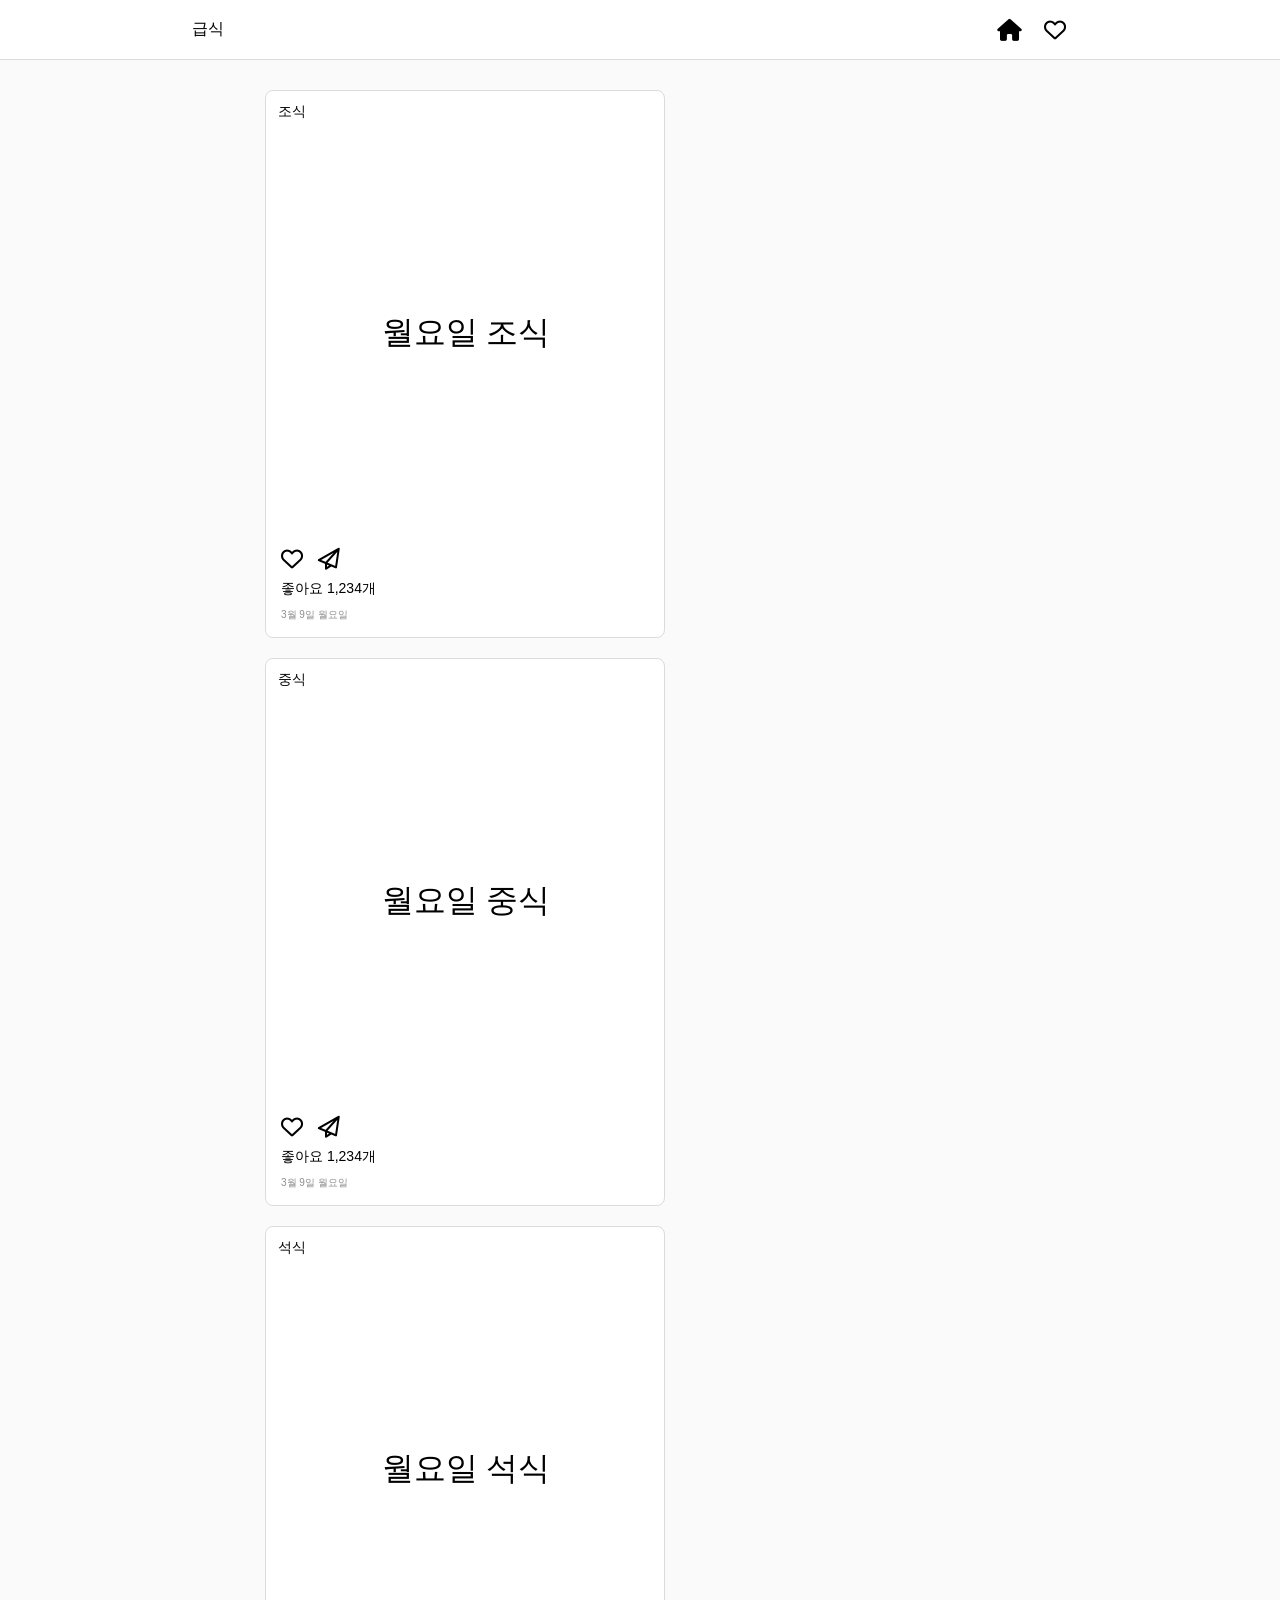
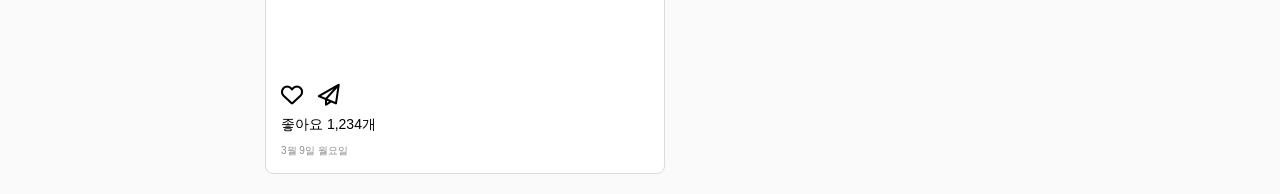
==== geupstagram.html @ 72f03a25 "Add files via upload" ====
<!DOCTYPE html>
<html lang="ko">
<head>
    <meta charset="UTF-8">
    <meta name="viewport" content="width=device-width, initial-scale=1.0">
    <title>Geupstagram</title>
    <link rel="stylesheet" href="instyle.css">
    <link rel="stylesheet" href="https://cdnjs.cloudflare.com/ajax/libs/font-awesome/6.0.0/css/all.min.css">
</head>
<script src="geupsik.js"></script>
<body>

    <nav class="navbar">
        <div class="nav-wrapper">
            급식
            <div class="nav-items">
                <i class="icon fa-solid fa-house"></i>
                <i class="icon fa-regular fa-heart"></i>
                <div class="icon user-profile"></div>
            </div>
        </div>
    </nav>

    <main class="main">
        <section class="container">
            <div class="left-col">
                <div class="post">
                    <div class="info">
                        <div class="user">
                            <p class="username">조식</p>
                        </div>
                    </div>
                    <div class="im" id="brim">월요일 조식</div>
                    <div class="post-content">
                        <div class="reaction-wrapper">
                            <i class="icon fa-regular fa-heart" onclick="likupb();"></i>
                            <i class="icon fa-regular fa-paper-plane"></i>
                        </div>
                        <p class="likes">좋아요 1,234개</p>
                        <p class="description"><span> </span> <span id="breakfast"></span></p>
                        <p class="post-time">3월 9일 월요일</p>
                    </div>
                </div>
                <div class="post">
                    <div class="info">
                        <div class="user">
                            <p class="username">중식</p>
                        </div>
                    </div>
                    <div class="im" id="lnim">월요일 중식</div>
                    <div class="post-content">
                        <div class="reaction-wrapper">
                            <i class="icon fa-regular fa-heart" onclick="likupl();"></i>
                            <i class="icon fa-regular fa-paper-plane"></i>
                        </div>
                        <p class="likes">좋아요 1,234개</p>
                        <p class="description"><span> </span> <span id="lunch"></span></p>
                        <p class="post-time">3월 9일 월요일</p>
                    </div>
                </div>
                <div class="post">
                    <div class="info">
                        <div class="user">
                            <p class="username">석식</p>
                        </div>
                    </div>
                    <div class="im" id="dnim">월요일 석식</div>
                    <div class="post-content">
                        <div class="reaction-wrapper">
                            <i class="icon fa-regular fa-heart" onclick="likupb();"></i>
                            <i class="icon fa-regular fa-paper-plane"></i>
                        </div>
                        <p class="likes">좋아요 1,234개</p>
                        <p class="description"><span> </span> <span id="dinner"></span></p>
                        <p class="post-time">3월 9일 월요일</p>
                    </div>
                </div>
            </div>

            
        </section>
    </main>

</body>
</html>
---- instyle.css ----
* {
    margin: 0;
    padding: 0;
    box-sizing: border-box;
}

body {
    background-color: #fafafa;
    font-family: -apple-system, BlinkMacSystemFont, "Segoe UI", Roboto, Helvetica, Arial, sans-serif;
}

/* 네비게이션 바 */
.navbar {
    position: fixed;
    top: 0;
    width: 100%;
    height: 60px;
    background: #fff;
    border-bottom: 1px solid #dbdbdb;
    display: flex;
    justify-content: center;
    z-index: 1000;
}

.nav-wrapper {
    width: 70%;
    max-width: 1000px;
    display: flex;
    justify-content: space-between;
    align-items: center;
}

.brand-img { height: 100%; margin-top: 10px; }

.search-box {
    width: 250px;
    height: 35px;
    background: #efefef;
    border: none;
    border-radius: 8px;
    padding: 0 15px;
}

.nav-items { display: flex; align-items: center; }
.icon { font-size: 22px; margin-left: 22px; cursor: pointer; }

/* 메인 레이아웃 */
.main {
    margin-top: 90px;
    display: flex;
    justify-content: center;
}

.container {
    width: 95%;
    max-width: 750px; /* 게시물 400px + 간격 30px + 사이드바 약 300px */
    display: grid;
    /* 왼쪽은 무조건 400px, 오른쪽은 남는 공간 다 쓰기 */
    grid-template-columns: 400px 1fr; 
    grid-gap: 30px;
    margin: 0 auto;
}

.left-col {
    width: 400px;
}

/* 피드 카드 */
.post {
    width: 100%; /* 이제 부모가 400px이므로 자동 400px이 됩니다 */
    background: #fff;
    border: 1px solid #dbdbdb;
    border-radius: 8px;
    margin-bottom: 20px;
}

.info {
    display: flex;
    justify-content: space-between;
    align-items: center;
    padding: 12px;
}

.user { display: flex; align-items: center; }
.profile-pic {
    width: 35px;
    height: 35px;
    border-radius: 50%;
    background: #ddd;
    margin-right: 10px;
}

.username { font-weight: 400; font-size: 14px; }
.post-image { width: 100%; object-fit: cover; }

.post-content { padding: 15px; }
.reaction-wrapper { display: flex; margin-bottom: 10px; }
.reaction-wrapper .icon { margin-left: 0; margin-right: 15px; }
.save { margin-left: auto; margin-right: 0 !important; }

.likes { font-weight: 400; font-size: 14px; margin-bottom: 8px; }
.description { font-size: 14px; line-height: 1.5; }
.description span { font-weight: 400; }
.post-time { color: #8e8e8e; font-size: 10px; margin-top: 10px; }

/* 사이드바 */
.right-col { padding: 10px; }
.profile-card { display: flex; align-items: center; margin-bottom: 20px; }
.profile-card .profile-pic { width: 56px; height: 56px; }
.sub-text { color: #8e8e8e; font-size: 12px; }
.action-btn { background: none; border: none; color: #0095f6; font-weight: 400; margin-left: auto; cursor: pointer; }
.suggestion-text { color: #8e8e8e; font-weight: 400; font-size: 14px; margin-bottom: 15px; }

/* 반응형 */
@media (max-width: 900px) {
    .right-col { display: none; }
    .container { grid-template-columns: 1fr; }
}
.im{
    width: 400px;
    aspect-ratio: 1 / 1;
    text-align: center;
    display: flex;
    align-items: center;
    justify-content: center;
    font-size: xx-large;

}
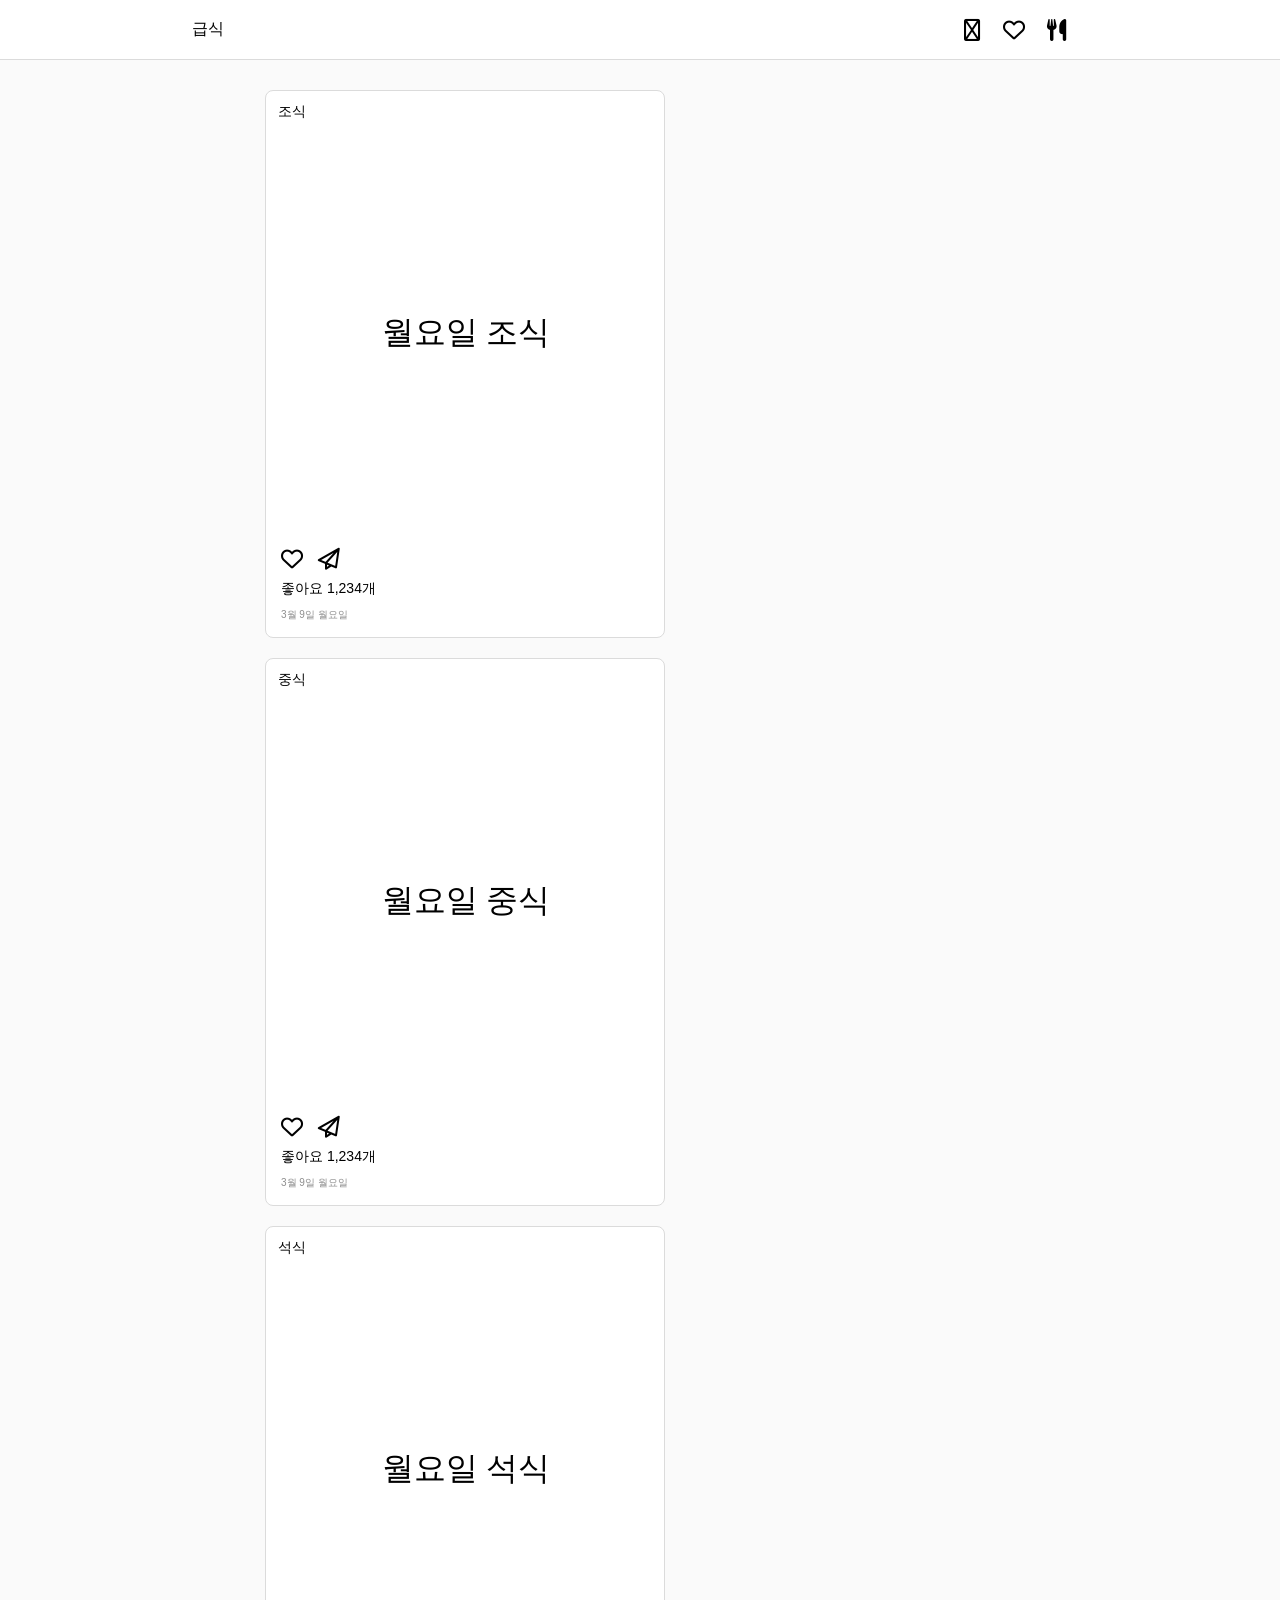
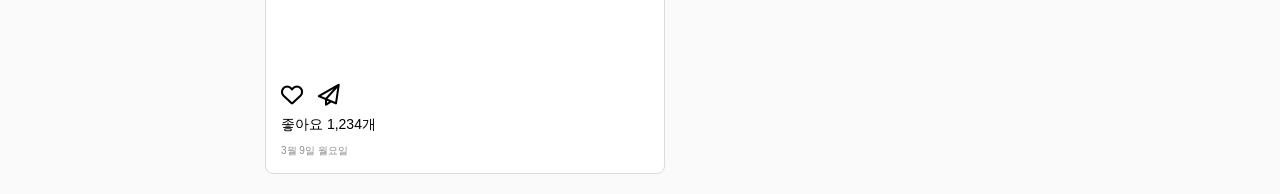
==== commit b7a28359: "commit" ====
--- a/geupstagram.html
+++ b/geupstagram.html
@@ -14,8 +14,9 @@
         <div class="nav-wrapper">
             급식
             <div class="nav-items">
-                <i class="icon fa-solid fa-house"></i>
+                <i class="icon fa-regular fa-house" onclick="location.href = 'index.html'"></i>
                 <i class="icon fa-regular fa-heart"></i>
+                <i class="icon fas fa-utensils"></i>
                 <div class="icon user-profile"></div>
             </div>
         </div>
@@ -33,7 +34,7 @@
                     <div class="im" id="brim">월요일 조식</div>
                     <div class="post-content">
                         <div class="reaction-wrapper">
-                            <i class="icon fa-regular fa-heart" onclick="likupb();"></i>
+                            <i class="icon fa-regular fa-heart" id="lb" onclick="likupb();"></i>
                             <i class="icon fa-regular fa-paper-plane"></i>
                         </div>
                         <p class="likes">좋아요 1,234개</p>
@@ -50,7 +51,7 @@
                     <div class="im" id="lnim">월요일 중식</div>
                     <div class="post-content">
                         <div class="reaction-wrapper">
-                            <i class="icon fa-regular fa-heart" onclick="likupl();"></i>
+                            <i class="icon fa-regular fa-heart" id="ll" onclick="likupl();"></i>
                             <i class="icon fa-regular fa-paper-plane"></i>
                         </div>
                         <p class="likes">좋아요 1,234개</p>
@@ -67,7 +68,7 @@
                     <div class="im" id="dnim">월요일 석식</div>
                     <div class="post-content">
                         <div class="reaction-wrapper">
-                            <i class="icon fa-regular fa-heart" onclick="likupb();"></i>
+                            <i class="icon fa-regular fa-heart" id="ld" onclick="likupd();"></i>
                             <i class="icon fa-regular fa-paper-plane"></i>
                         </div>
                         <p class="likes">좋아요 1,234개</p>
--- a/instyle.css
+++ b/instyle.css
@@ -20,6 +20,10 @@
     display: flex;
     justify-content: center;
     z-index: 1000;
+}
+
+.fa-solid{
+    color: #ed4956;
 }
 
 .nav-wrapper {
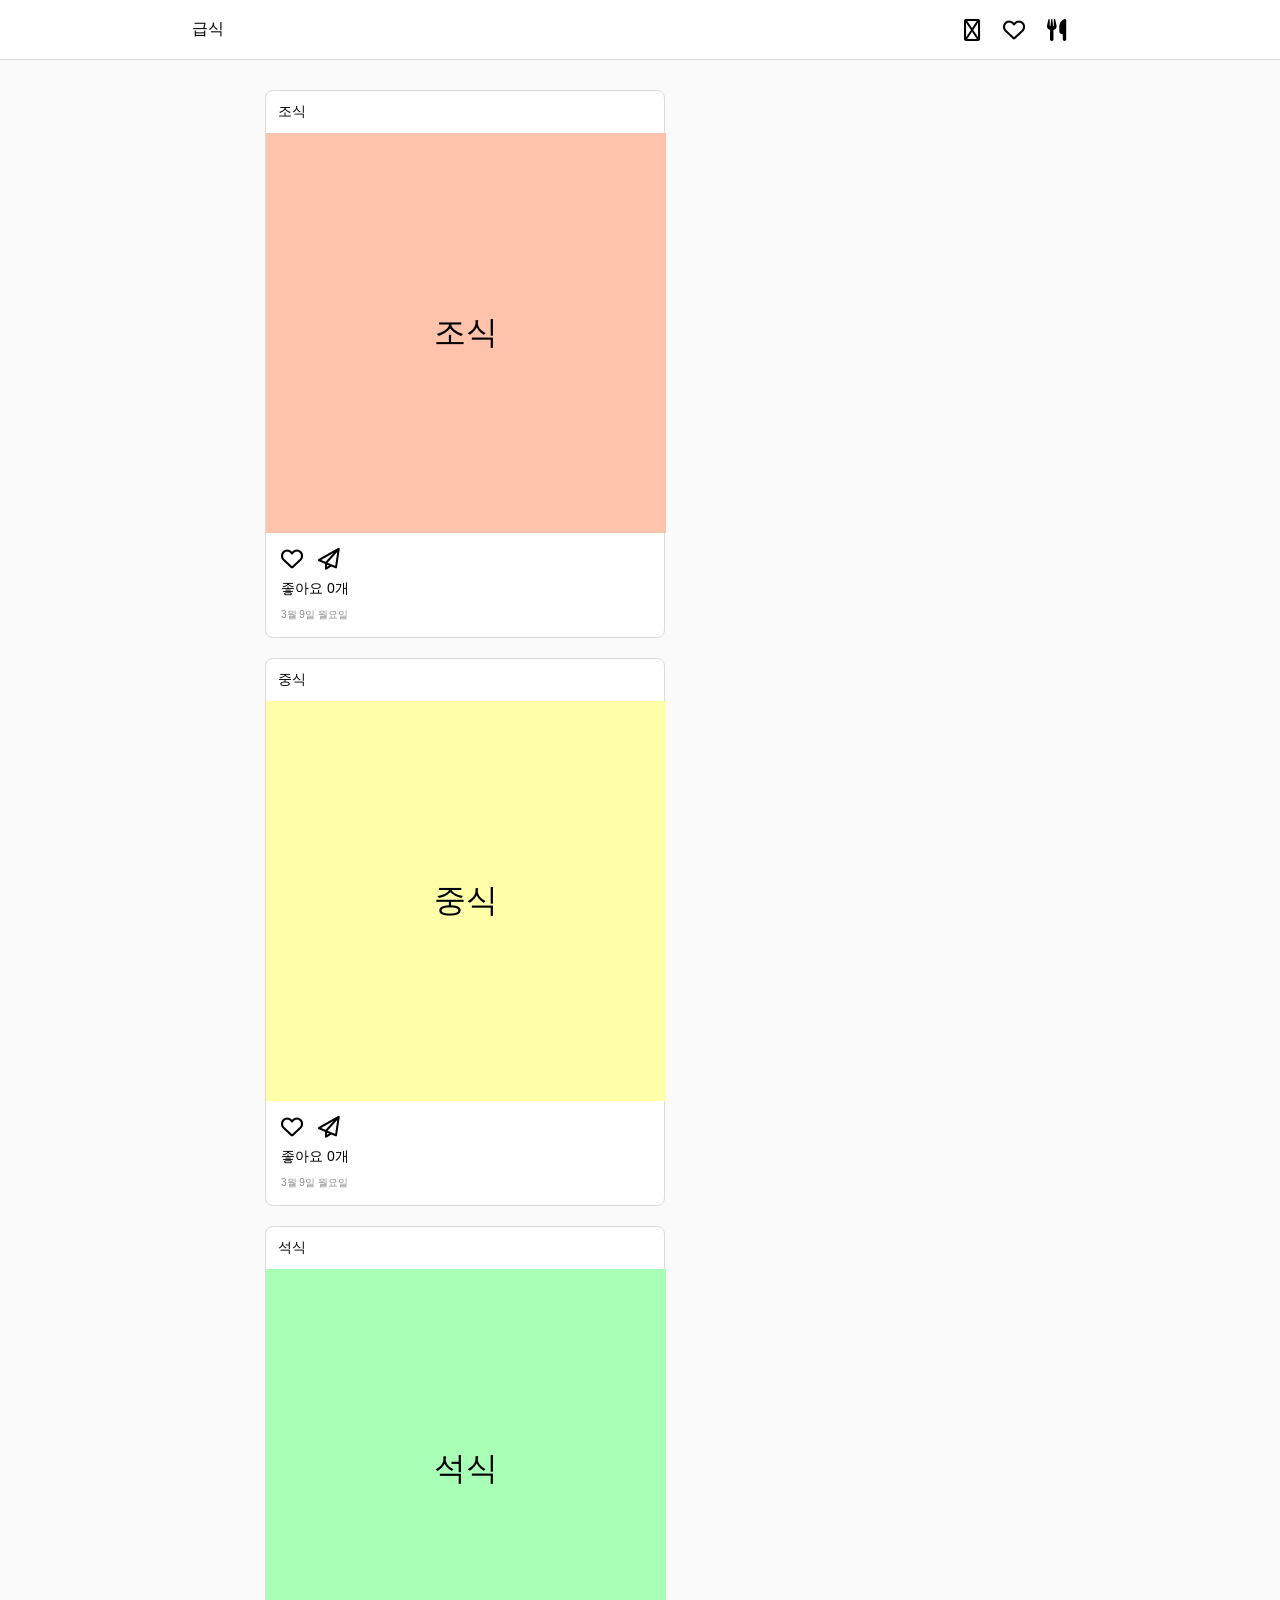
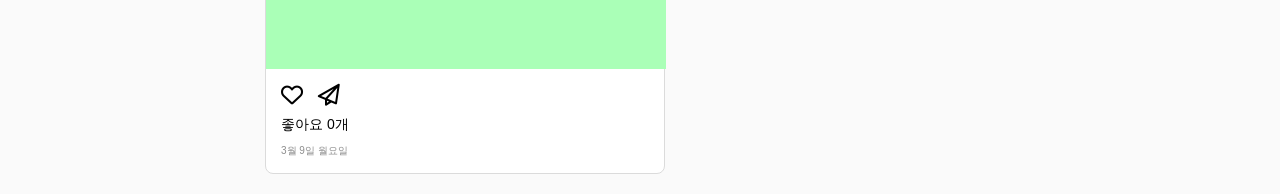
==== commit 4174af10: "update" ====
--- a/geupstagram.html
+++ b/geupstagram.html
@@ -31,13 +31,13 @@
                             <p class="username">조식</p>
                         </div>
                     </div>
-                    <div class="im" id="brim">월요일 조식</div>
+                    <div class="im" id="brim">조식</div>
                     <div class="post-content">
                         <div class="reaction-wrapper">
                             <i class="icon fa-regular fa-heart" id="lb" onclick="likupb();"></i>
                             <i class="icon fa-regular fa-paper-plane"></i>
                         </div>
-                        <p class="likes">좋아요 1,234개</p>
+                        <p class="likes">좋아요 <span id="likeb">0</span>개</p>
                         <p class="description"><span> </span> <span id="breakfast"></span></p>
                         <p class="post-time">3월 9일 월요일</p>
                     </div>
@@ -48,13 +48,13 @@
                             <p class="username">중식</p>
                         </div>
                     </div>
-                    <div class="im" id="lnim">월요일 중식</div>
+                    <div class="im" id="lnim">중식</div>
                     <div class="post-content">
                         <div class="reaction-wrapper">
                             <i class="icon fa-regular fa-heart" id="ll" onclick="likupl();"></i>
                             <i class="icon fa-regular fa-paper-plane"></i>
                         </div>
-                        <p class="likes">좋아요 1,234개</p>
+                        <p class="likes">좋아요 <span id="likel">0</span>개</p>
                         <p class="description"><span> </span> <span id="lunch"></span></p>
                         <p class="post-time">3월 9일 월요일</p>
                     </div>
@@ -65,13 +65,13 @@
                             <p class="username">석식</p>
                         </div>
                     </div>
-                    <div class="im" id="dnim">월요일 석식</div>
+                    <div class="im" id="dnim">석식</div>
                     <div class="post-content">
                         <div class="reaction-wrapper">
                             <i class="icon fa-regular fa-heart" id="ld" onclick="likupd();"></i>
                             <i class="icon fa-regular fa-paper-plane"></i>
                         </div>
-                        <p class="likes">좋아요 1,234개</p>
+                        <p class="likes">좋아요 <span id="liked">0</span>개</p>
                         <p class="description"><span> </span> <span id="dinner"></span></p>
                         <p class="post-time">3월 9일 월요일</p>
                     </div>
--- a/instyle.css
+++ b/instyle.css
@@ -69,6 +69,10 @@
     width: 400px;
 }
 
+.left-coll {
+    width: 170%;
+}
+
 /* 피드 카드 */
 .post {
     width: 100%; /* 이제 부모가 400px이므로 자동 400px이 됩니다 */
@@ -77,6 +81,7 @@
     border-radius: 8px;
     margin-bottom: 20px;
 }
+
 
 .info {
     display: flex;
@@ -129,4 +134,14 @@
     justify-content: center;
     font-size: xx-large;
 
+}
+
+#brim{
+    background-color: rgb(255, 194, 170);
+}
+#lnim{
+    background-color: rgb(255, 255, 170);
+}
+#dnim{
+    background-color: rgb(170, 255, 183);
 }
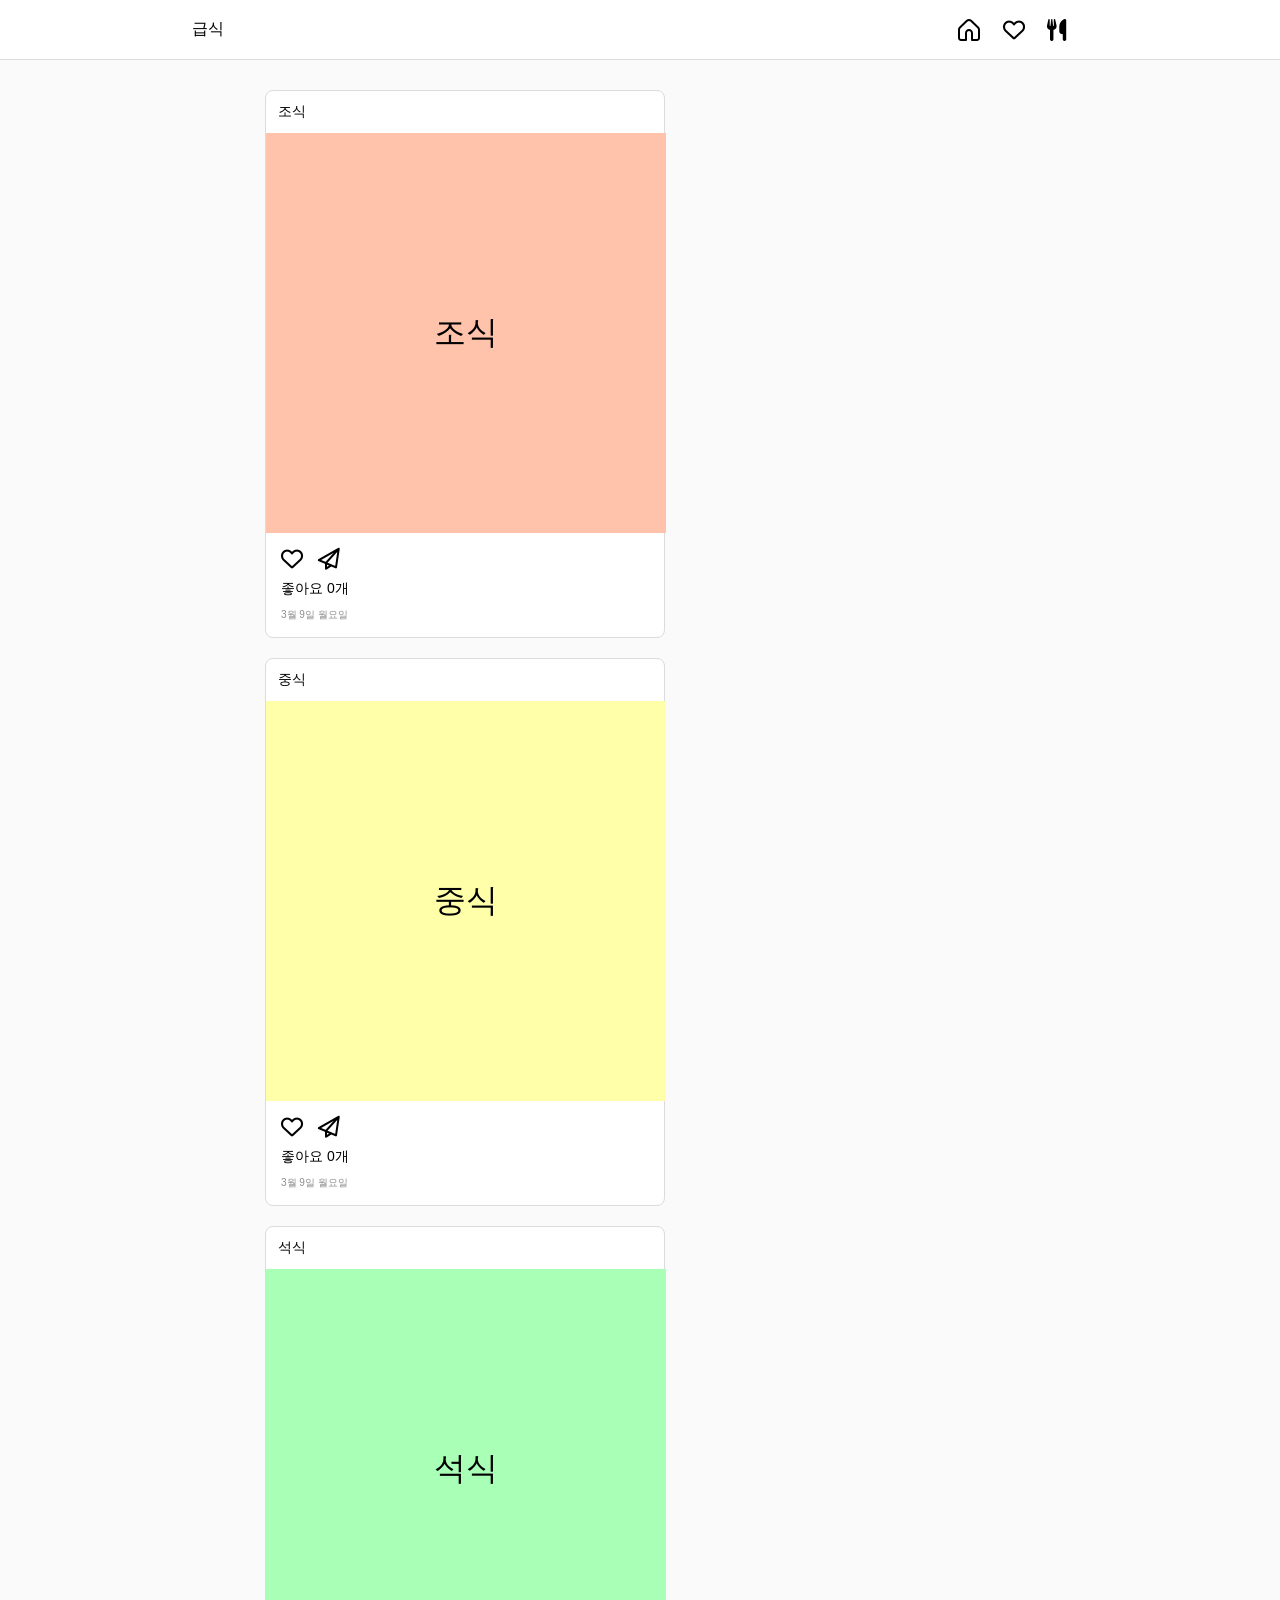
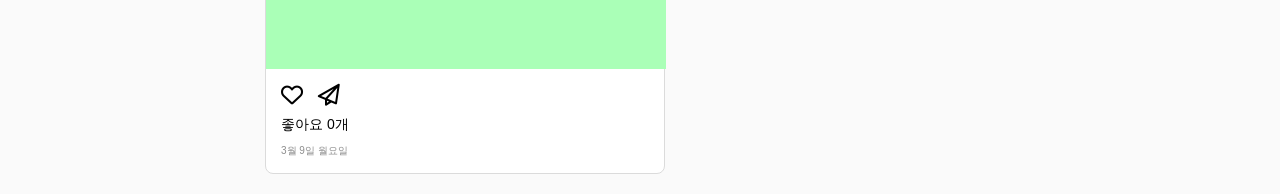
==== commit a3bd1124: "명진구" ====
--- a/geupstagram.html
+++ b/geupstagram.html
@@ -3,7 +3,7 @@
 <head>
     <meta charset="UTF-8">
     <meta name="viewport" content="width=device-width, initial-scale=1.0">
-    <title>Geupstagram</title>
+    <title>급식</title>
     <link rel="stylesheet" href="instyle.css">
     <link rel="stylesheet" href="https://cdnjs.cloudflare.com/ajax/libs/font-awesome/6.0.0/css/all.min.css">
 </head>
@@ -14,7 +14,7 @@
         <div class="nav-wrapper">
             급식
             <div class="nav-items">
-                <i class="icon fa-regular fa-house" onclick="location.href = 'index.html'"></i>
+                <svg aria-label="Home" class="x1lliihq x1n2onr6 x5n08af" onclick="location.href = 'index.html'" fill="currentColor" height="24" role="img" viewBox="0 0 24 24" width="24"><title>Home</title><path d="m21.762 8.786-7-6.68C13.266.68 10.734.68 9.238 2.106l-7 6.681A4.017 4.017 0 0 0 1 11.68V20c0 1.654 1.346 3 3 3h5.005a1 1 0 0 0 1-1L10 15c0-1.103.897-2 2-2 1.09 0 1.98.877 2 1.962L13.999 22a1 1 0 0 0 1 1H20c1.654 0 3-1.346 3-3v-8.32a4.021 4.021 0 0 0-1.238-2.894ZM21 20a1 1 0 0 1-1 1h-4.001L16 15c0-2.206-1.794-4-4-4s-4 1.794-4 4l.005 6H4a1 1 0 0 1-1-1v-8.32c0-.543.226-1.07.62-1.447l7-6.68c.747-.714 2.013-.714 2.76 0l7 6.68c.394.376.62.904.62 1.448V20Z"></path></svg>
                 <i class="icon fa-regular fa-heart"></i>
                 <i class="icon fas fa-utensils"></i>
                 <div class="icon user-profile"></div>
@@ -35,7 +35,7 @@
                     <div class="post-content">
                         <div class="reaction-wrapper">
                             <i class="icon fa-regular fa-heart" id="lb" onclick="likupb();"></i>
-                            <i class="icon fa-regular fa-paper-plane"></i>
+                            <i class="icon fa-regular fa-paper-plane" onclick="navigator.share({ title: '조식', text: document.getElementById('breakfast').innerText })"></i>
                         </div>
                         <p class="likes">좋아요 <span id="likeb">0</span>개</p>
                         <p class="description"><span> </span> <span id="breakfast"></span></p>
@@ -52,7 +52,7 @@
                     <div class="post-content">
                         <div class="reaction-wrapper">
                             <i class="icon fa-regular fa-heart" id="ll" onclick="likupl();"></i>
-                            <i class="icon fa-regular fa-paper-plane"></i>
+                            <i class="icon fa-regular fa-paper-plane" onclick="navigator.share({ title: '중식', text: document.getElementById('lunch').innerText })"></i>
                         </div>
                         <p class="likes">좋아요 <span id="likel">0</span>개</p>
                         <p class="description"><span> </span> <span id="lunch"></span></p>
@@ -69,7 +69,7 @@
                     <div class="post-content">
                         <div class="reaction-wrapper">
                             <i class="icon fa-regular fa-heart" id="ld" onclick="likupd();"></i>
-                            <i class="icon fa-regular fa-paper-plane"></i>
+                            <i class="icon fa-regular fa-paper-plane" onclick="navigator.share({ title: '석식', text: document.getElementById('dinner').innerText })"></i>
                         </div>
                         <p class="likes">좋아요 <span id="liked">0</span>개</p>
                         <p class="description"><span> </span> <span id="dinner"></span></p>
